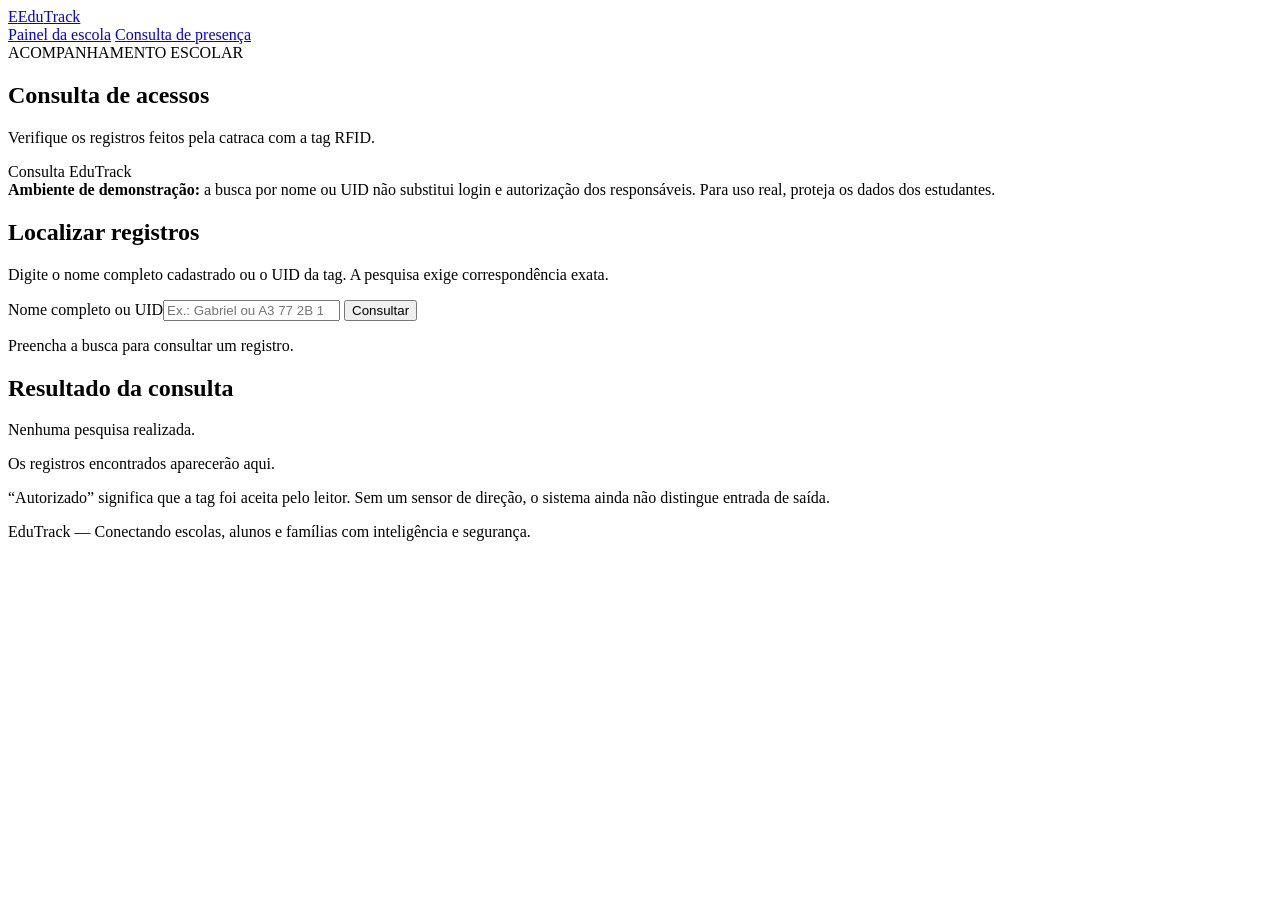
==== consulta.html @ b0ac8beb "...." ====
<!DOCTYPE html>
<html lang="pt-BR">
<head>
  <meta charset="UTF-8">
  <meta name="viewport" content="width=device-width, initial-scale=1.0">
  <meta name="description" content="Consulta de registros de acesso do EduTrack">
  <title>EduTrack | Consulta de presença</title>
  <link rel="stylesheet" href="css/style.css">
  <script src="js/consulta-script.js" defer></script>
</head>
<body>
  <header class="topo">
    <div class="container barra-topo">
      <a class="marca" href="index.html"><span class="marca-icone">E</span>Edu<span>Track</span></a>
      <nav class="navegacao" aria-label="Navegação principal">
        <a href="index.html">Painel da escola</a>
        <a class="ativo" href="consulta.html" aria-current="page">Consulta de presença</a>
      </nav>
    </div>
  </header>

  <main class="container conteudo-consulta">
    <section class="apresentacao">
      <div>
        <span class="sobretitulo">ACOMPANHAMENTO ESCOLAR</span>
        <h1>Consulta de acessos</h1>
        <p>Verifique os registros feitos pela catraca com a tag RFID.</p>
      </div>
      <div class="selo">Consulta EduTrack</div>
    </section>

    <div class="aviso" role="note"><strong>Ambiente de demonstração:</strong> a busca por nome ou UID não substitui login e autorização dos responsáveis. Para uso real, proteja os dados dos estudantes.</div>

    <section class="cartao bloco-consulta">
      <h2>Localizar registros</h2>
      <p>Digite o nome completo cadastrado ou o UID da tag. A pesquisa exige correspondência exata.</p>
      <form id="formConsulta" class="form-consulta">
        <label class="campo" for="buscaAluno">Nome completo ou UID<input id="buscaAluno" type="search" placeholder="Ex.: Gabriel ou A3 77 2B 14" required autocomplete="off" maxlength="120"></label>
        <button class="botao" type="submit" id="btnConsultar">Consultar</button>
      </form>
      <p id="statusConsulta" class="texto-suave" role="status">Preencha a busca para consultar um registro.</p>
    </section>

    <section class="cartao resultados">
      <div class="secao-titulo"><div><h2>Resultado da consulta</h2><p id="resumoConsulta">Nenhuma pesquisa realizada.</p></div></div>
      <div id="resultadoConsulta" class="lista-registros" aria-live="polite">
        <div class="estado-vazio">Os registros encontrados aparecerão aqui.</div>
      </div>
      <p class="texto-suave">“Autorizado” significa que a tag foi aceita pelo leitor. Sem um sensor de direção, o sistema ainda não distingue entrada de saída.</p>
    </section>
  </main>

  <footer class="rodape">EduTrack — Conectando escolas, alunos e famílias com inteligência e segurança.</footer>
</body>
</html>
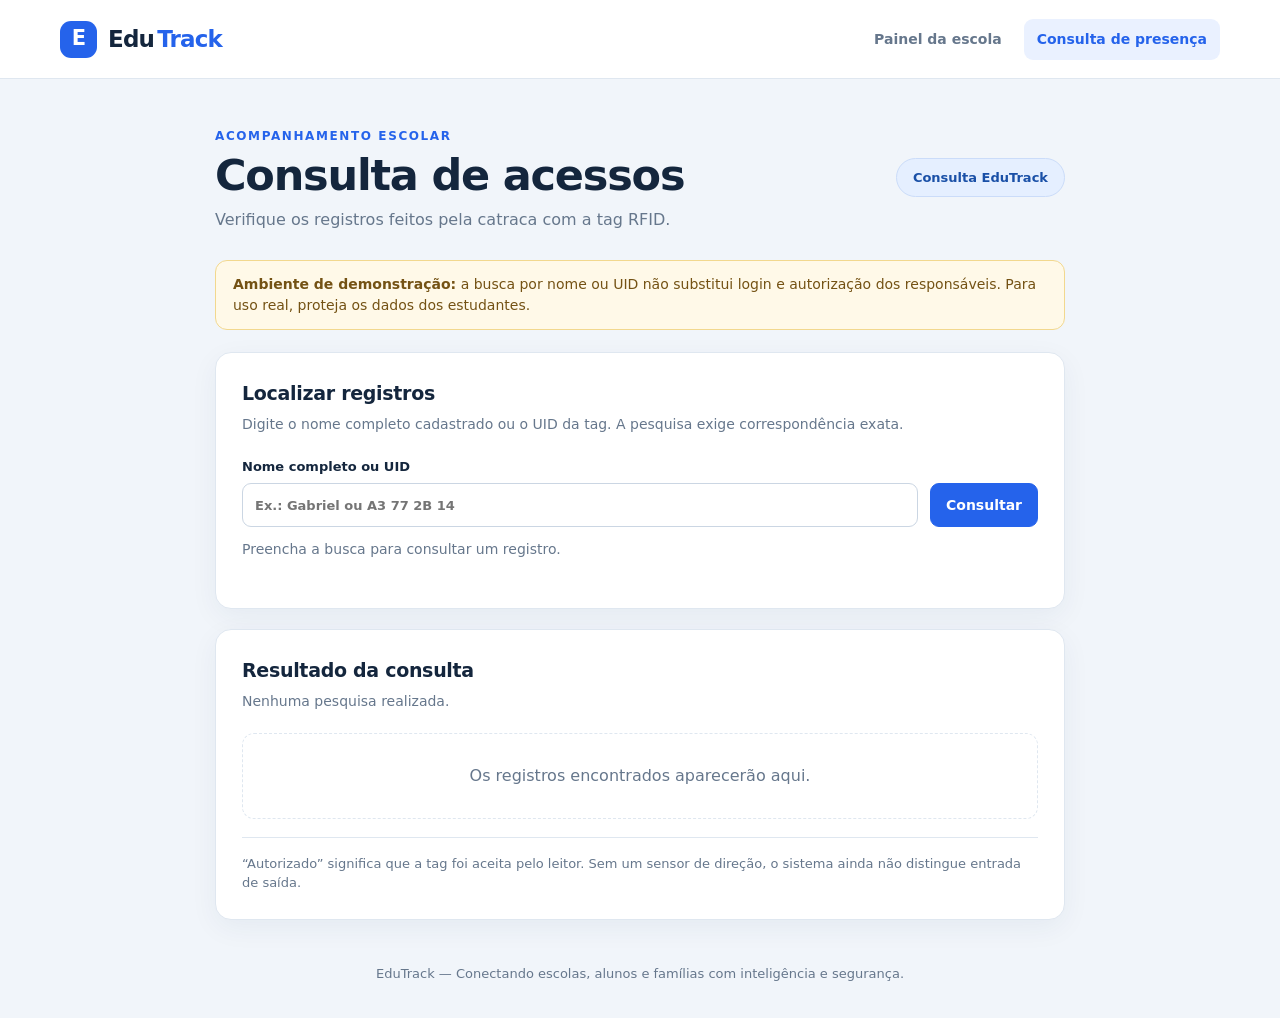
==== commit 62b1e729: "." ====
--- a/consulta.html
+++ b/consulta.html
@@ -1,4 +1,3 @@
-
 <!DOCTYPE html>
 <html lang="pt-BR">
 <head>
@@ -6,8 +5,160 @@
   <meta name="viewport" content="width=device-width, initial-scale=1.0">
   <meta name="description" content="Consulta de registros de acesso do EduTrack">
   <title>EduTrack | Consulta de presença</title>
-  <link rel="stylesheet" href="css/style.css">
-  <script src="js/consulta-script.js" defer></script>
+  <style>
+:root {
+  color-scheme: light;
+  --fundo: #f1f5fa;
+  --cartao: #ffffff;
+  --texto: #14263d;
+  --suave: #66778c;
+  --azul: #2563eb;
+  --azul-escuro: #174bb6;
+  --borda: #dfe7f0;
+  --verde: #15803d;
+  --vermelho: #b42318;
+  --sombra: 0 8px 28px rgba(24, 48, 83, .055);
+}
+
+* { box-sizing: border-box; }
+html { scroll-behavior: smooth; }
+body { margin: 0; background: var(--fundo); color: var(--texto); font: 16px/1.5 system-ui, -apple-system, BlinkMacSystemFont, "Segoe UI", sans-serif; }
+a { color: inherit; }
+button, input, select { font: inherit; }
+button { cursor: pointer; }
+button:disabled { cursor: not-allowed; opacity: .55; }
+.container { width: min(1160px, calc(100% - 36px)); margin: 0 auto; }
+
+.topo { background: #fff; border-bottom: 1px solid var(--borda); }
+.barra-topo { display: flex; align-items: center; justify-content: space-between; gap: 24px; min-height: 78px; }
+.marca { display: inline-flex; align-items: center; gap: 3px; text-decoration: none; font-size: 23px; font-weight: 800; letter-spacing: -.8px; white-space: nowrap; }
+.marca > span:last-child { color: var(--azul); }
+.marca-icone { display: grid; place-items: center; width: 37px; height: 37px; margin-right: 8px; border-radius: 11px; background: var(--azul); color: #fff; font-size: 21px; }
+.navegacao { display: flex; align-items: center; flex-wrap: wrap; gap: 9px; }
+.navegacao a { color: var(--suave); text-decoration: none; font-size: 14px; font-weight: 650; padding: 10px 13px; border-radius: 9px; }
+.navegacao a:hover, .navegacao a.ativo { color: var(--azul); background: #eaf1ff; }
+
+.apresentacao { display: flex; align-items: center; justify-content: space-between; gap: 20px; padding: 44px 0 28px; }
+.sobretitulo { font-size: 12px; color: var(--azul); font-weight: 800; letter-spacing: 1.6px; }
+h1 { margin: 4px 0 8px; font-size: clamp(30px, 4vw, 43px); line-height: 1.15; letter-spacing: -1.2px; }
+h2 { font-size: 19px; letter-spacing: -.3px; margin: 0 0 6px; }
+p { margin: 0; }
+.apresentacao p, .painel p, .bloco-consulta > p, .secao-titulo p { color: var(--suave); }
+.selo { background: #e5efff; color: #1a50a7; border: 1px solid #cbdcf9; border-radius: 30px; padding: 9px 16px; font-weight: 750; font-size: 13px; white-space: nowrap; }
+.aviso { border: 1px solid #f2d88e; background: #fff9e8; border-radius: 12px; color: #745214; padding: 13px 17px; margin-bottom: 22px; font-size: 14px; }
+.cartao { background: var(--cartao); border: 1px solid var(--borda); border-radius: 16px; box-shadow: var(--sombra); }
+
+.metricas { display: grid; grid-template-columns: repeat(4, minmax(0, 1fr)); gap: 16px; margin-bottom: 18px; }
+.metrica { display: flex; flex-direction: column; min-height: 144px; padding: 22px; }
+.metrica > span { color: var(--suave); font-size: 14px; font-weight: 600; }
+.metrica strong { font-size: 37px; margin-top: 5px; letter-spacing: -1.5px; line-height: 1.25; }
+.metrica .nome-metrica { font-size: 24px; overflow-wrap: anywhere; letter-spacing: -.6px; }
+.metrica small { color: var(--suave); margin-top: auto; padding-top: 8px; }
+.grade-paineis { display: grid; grid-template-columns: 1fr 1fr; gap: 16px; margin-bottom: 18px; }
+.painel { padding: 23px; }
+.painel-cabecalho, .secao-titulo { display: flex; justify-content: space-between; align-items: flex-start; gap: 12px; }
+.painel-cabecalho { margin-bottom: 8px; }
+.painel p { font-size: 14px; }
+.indicador { display: inline-block; border-radius: 25px; background: #edf1f6; color: #526276; font-weight: 700; font-size: 12px; padding: 6px 10px; white-space: nowrap; }
+.indicador.ok { background: #dcfce7; color: #166534; }
+.indicador.erro { background: #fee7e5; color: #b42318; }
+.linha-acoes { display: flex; align-items: center; flex-wrap: wrap; gap: 12px; margin-top: 22px; }
+.botao { display: inline-flex; justify-content: center; align-items: center; border: 1px solid var(--azul); border-radius: 9px; background: var(--azul); color: #fff; padding: 10px 15px; font-size: 14px; font-weight: 750; text-decoration: none; transition: background .15s ease; }
+.botao:hover:not(:disabled) { background: var(--azul-escuro); }
+.botao-secundario { background: #fff; color: var(--texto); border-color: var(--borda); }
+.botao-secundario:hover:not(:disabled) { background: #f4f7fb; }
+.texto-suave { color: var(--suave); font-size: 13px; }
+
+.secao-tabela { padding: 24px; margin-bottom: 18px; }
+.secao-titulo { margin-bottom: 21px; }
+.secao-titulo p { font-size: 14px; }
+.filtros { display: grid; grid-template-columns: 2fr 1fr; gap: 14px; margin-bottom: 18px; }
+.campo { display: flex; flex-direction: column; gap: 7px; font-weight: 650; font-size: 13px; }
+.campo input, .campo select { width: 100%; height: 44px; border: 1px solid #cbd6e3; border-radius: 9px; background: #fff; color: var(--texto); padding: 0 12px; outline: none; }
+.campo input:focus, .campo select:focus { border-color: var(--azul); box-shadow: 0 0 0 3px #dbeafe; }
+.tabela-scroll { overflow-x: auto; }
+table { width: 100%; border-collapse: collapse; text-align: left; min-width: 680px; }
+th { color: #53667b; background: #f6f9fc; font-size: 12px; text-transform: uppercase; letter-spacing: .4px; padding: 13px 12px; }
+td { border-bottom: 1px solid #ebf0f5; padding: 14px 12px; font-size: 14px; }
+tr:last-child td { border-bottom: 0; }
+.vazio { text-align: center; color: var(--suave); padding: 34px 12px; }
+.etiqueta { display: inline-block; border-radius: 25px; font-size: 12px; font-weight: 800; padding: 5px 10px; }
+.etiqueta.autorizado { color: var(--verde); background: #dcfce7; }
+.etiqueta.negado { color: var(--vermelho); background: #fee7e5; }
+.etiqueta.outro { color: #50637a; background: #ebf0f6; }
+.rodape-tabela { font-size: 13px; color: var(--suave); margin-top: 15px; }
+.painel-serial { margin-bottom: 36px; }
+.terminal { background: #101d30; color: #d4f5db; border-radius: 10px; font-size: 12px; line-height: 1.65; padding: 17px; min-height: 130px; max-height: 280px; overflow: auto; white-space: pre-wrap; overflow-wrap: anywhere; margin: 14px 0 10px; }
+.rodape { color: var(--suave); text-align: center; font-size: 13px; padding: 24px 18px 35px; }
+
+.conteudo-consulta { max-width: 850px; }
+.bloco-consulta, .resultados { padding: 26px; margin-bottom: 20px; }
+.bloco-consulta > p { font-size: 14px; margin-bottom: 22px; }
+.form-consulta { display: grid; grid-template-columns: 1fr auto; align-items: end; gap: 12px; margin-bottom: 12px; }
+.form-consulta .botao { height: 44px; }
+.lista-registros { display: grid; gap: 12px; margin-bottom: 18px; }
+.item-registro { display: flex; align-items: center; justify-content: space-between; gap: 16px; border: 1px solid var(--borda); border-radius: 12px; padding: 17px; }
+.item-registro strong { display: block; }
+.item-registro .detalhes { color: var(--suave); font-size: 13px; margin-top: 5px; overflow-wrap: anywhere; }
+.estado-vazio { color: var(--suave); text-align: center; border: 1px dashed var(--borda); padding: 30px 14px; border-radius: 12px; }
+.resultados > .texto-suave { border-top: 1px solid var(--borda); padding-top: 16px; }
+
+@media (max-width: 850px) {
+  .metricas { grid-template-columns: repeat(2, minmax(0, 1fr)); }
+  .grade-paineis { grid-template-columns: 1fr; }
+}
+@media (max-width: 560px) {
+  .barra-topo, .apresentacao { flex-direction: column; align-items: flex-start; }
+  .barra-topo { padding: 15px 0; gap: 12px; }
+  .navegacao { width: 100%; }
+  .navegacao a { padding: 9px 10px; font-size: 13px; }
+  .apresentacao { gap: 14px; padding: 27px 0 20px; }
+  .metricas { gap: 10px; }
+  .metrica { min-height: 132px; padding: 16px; }
+  .metrica strong { font-size: 30px; }
+  .metrica .nome-metrica { font-size: 19px; }
+  .painel, .secao-tabela, .bloco-consulta, .resultados { padding: 18px; }
+  .painel-cabecalho { flex-wrap: wrap; }
+  .filtros, .form-consulta { grid-template-columns: 1fr; }
+  .form-consulta .botao { width: 100%; }
+  .item-registro { align-items: flex-start; flex-direction: column; }
+}
+
+/* EDU TRACK - CONEXAO USB E LEITURA AO VIVO */
+.painel-conexao .porta-conectada {
+  margin-top: 10px;
+  font-size: 13px;
+  color: var(--suave);
+}
+.painel-conexao .porta-conectada strong { color: var(--texto); }
+.painel-conexao .dica-serial {
+  margin-top: 14px;
+  font-size: 12px;
+  line-height: 1.6;
+  color: var(--suave);
+}
+.leitura-ao-vivo { margin-bottom: 18px; }
+.ao-vivo-dados {
+  display: grid;
+  grid-template-columns: 1fr 1fr 1fr;
+  gap: 12px;
+  margin-top: 15px;
+}
+.ao-vivo-dados > div { background: #f6f9fc; border: 1px solid var(--borda); border-radius: 12px; padding: 16px; min-width: 0; }
+.ao-vivo-dados span { display: block; color: var(--suave); font-size: 13px; margin-bottom: 6px; }
+.ao-vivo-dados strong { display: block; font-size: 16px; overflow-wrap: anywhere; }
+@media (max-width: 640px) {
+  .ao-vivo-dados { grid-template-columns: 1fr; }
+  .ao-vivo-dados > div { padding: 13px; }
+}
+
+/* DIAGNOSTICO DO CODESPACES */
+.diagnostico { margin-bottom: 18px; }
+.diagnostico #erroDetalhado { margin-top: 9px; overflow-wrap: anywhere; }
+.diagnostico .linha-acoes { margin-top: 16px; }
+
+</style>
+
 </head>
 <body>
   <header class="topo">
@@ -52,5 +203,129 @@
   </main>
 
   <footer class="rodape">EduTrack — Conectando escolas, alunos e famílias com inteligência e segurança.</footer>
+<script>
+// EDUTRACK - CONSULTA PARA RESPONSÁVEIS (PROTÓTIPO)
+// Para uso real é obrigatório exigir autenticação e autorização no servidor.
+const FIREBASE_URL = "https://presenciometro-escolar-default-rtdb.firebaseio.com";
+
+const form = document.getElementById("formConsulta");
+const entrada = document.getElementById("buscaAluno");
+const botao = document.getElementById("btnConsultar");
+const statusConsulta = document.getElementById("statusConsulta");
+const resumo = document.getElementById("resumoConsulta");
+const resultado = document.getElementById("resultadoConsulta");
+
+let ultimaBusca = "";
+let consultando = false;
+
+function normalizarNome(texto) {
+  return String(texto || "").normalize("NFD").replace(/[\u0300-\u036f]/g, "").trim().toLowerCase().replace(/\s+/g, " ");
+}
+
+function normalizarUID(texto) {
+  return String(texto || "").toUpperCase().replace(/[^A-F0-9]/g, "");
+}
+
+function formatarData(registro) {
+  const numero = Number(registro.timestamp);
+  if (Number.isFinite(numero) && numero >= 1577836800000 && numero <= Date.now() + 86400000) {
+    return new Date(numero).toLocaleString("pt-BR");
+  }
+  return [registro.data, registro.hora].filter(Boolean).join(" ") || "Horário não informado";
+}
+
+function instanteValido(item) {
+  const valor = Number(item.timestamp);
+  return valor >= 1577836800000 ? valor : 0;
+}
+
+function mensagemVazia(texto) {
+  const bloco = document.createElement("div");
+  bloco.className = "estado-vazio";
+  bloco.textContent = texto;
+  resultado.replaceChildren(bloco);
+}
+
+function desenharResultado(registros) {
+  resultado.replaceChildren();
+  if (registros.length === 0) {
+    resumo.textContent = "Nenhum registro correspondente.";
+    mensagemVazia("Não foram encontrados registros com esse nome completo ou UID.");
+    return;
+  }
+  const recentes = registros.slice(0, 20);
+  resumo.textContent = `${registros.length} registro(s) encontrado(s). Exibindo até 20.`;
+
+  recentes.forEach(registro => {
+    const item = document.createElement("article");
+    item.className = "item-registro";
+    const informacoes = document.createElement("div");
+    const nome = document.createElement("strong");
+    nome.textContent = registro.nome || "DESCONHECIDO";
+    const detalhes = document.createElement("p");
+    detalhes.className = "detalhes";
+    detalhes.textContent = `${formatarData(registro)} • UID: ${registro.uid || "—"} • ${registro.tipo || "—"}`;
+    informacoes.append(nome, detalhes);
+
+    const etiqueta = document.createElement("span");
+    etiqueta.className = "etiqueta " + (registro.status === "AUTORIZADO" ? "autorizado" : registro.status === "NEGADO" ? "negado" : "outro");
+    etiqueta.textContent = registro.status || "SEM STATUS";
+    item.append(informacoes, etiqueta);
+    resultado.appendChild(item);
+  });
+}
+
+async function consultar(termo) {
+  if (consultando) return;
+  consultando = true;
+  botao.disabled = true;
+  statusConsulta.textContent = "Consultando o Firebase...";
+
+  try {
+    // Consulta simples para DEMONSTRAÇÃO; lê o conjunto de registros do protótipo.
+    const resposta = await fetch(`${FIREBASE_URL}/registros.json`, { cache: "no-store" });
+    if (!resposta.ok) throw new Error(`HTTP ${resposta.status}`);
+    const dados = await resposta.json();
+    const buscaNome = normalizarNome(termo);
+    const buscaUID = normalizarUID(termo);
+    const registros = Object.entries(dados || {})
+      .filter(([, registro]) => registro && typeof registro === "object")
+      .filter(([, registro]) => {
+        const mesmoNome = normalizarNome(registro.nome) === buscaNome;
+        const mesmoUID = buscaUID.length >= 8 && normalizarUID(registro.uid) === buscaUID;
+        return mesmoNome || mesmoUID;
+      })
+      .map(([id, registro]) => ({ ...registro, id }))
+      .sort((a, b) => {
+        const diff = instanteValido(b) - instanteValido(a);
+        return diff || b.id.localeCompare(a.id, "pt-BR", { numeric: true });
+      });
+
+    ultimaBusca = termo;
+    desenharResultado(registros);
+    statusConsulta.textContent = `Consulta concluída às ${new Date().toLocaleTimeString("pt-BR")}.`;
+  } catch (erro) {
+    console.error("Erro ao consultar:", erro);
+    statusConsulta.textContent = "Não foi possível consultar. Verifique a conexão e as regras do Firebase.";
+    resumo.textContent = "Erro na consulta.";
+    mensagemVazia("Falha ao carregar os registros.");
+  } finally {
+    consultando = false;
+    botao.disabled = false;
+  }
+}
+
+form.addEventListener("submit", evento => {
+  evento.preventDefault();
+  const termo = entrada.value.trim();
+  if (termo) void consultar(termo);
+});
+
+// Atualização automática somente depois que a pessoa faz uma consulta.
+setInterval(() => {
+  if (ultimaBusca && document.visibilityState === "visible") void consultar(ultimaBusca);
+}, 10000);
+
+</script>
 </body>
 </html>
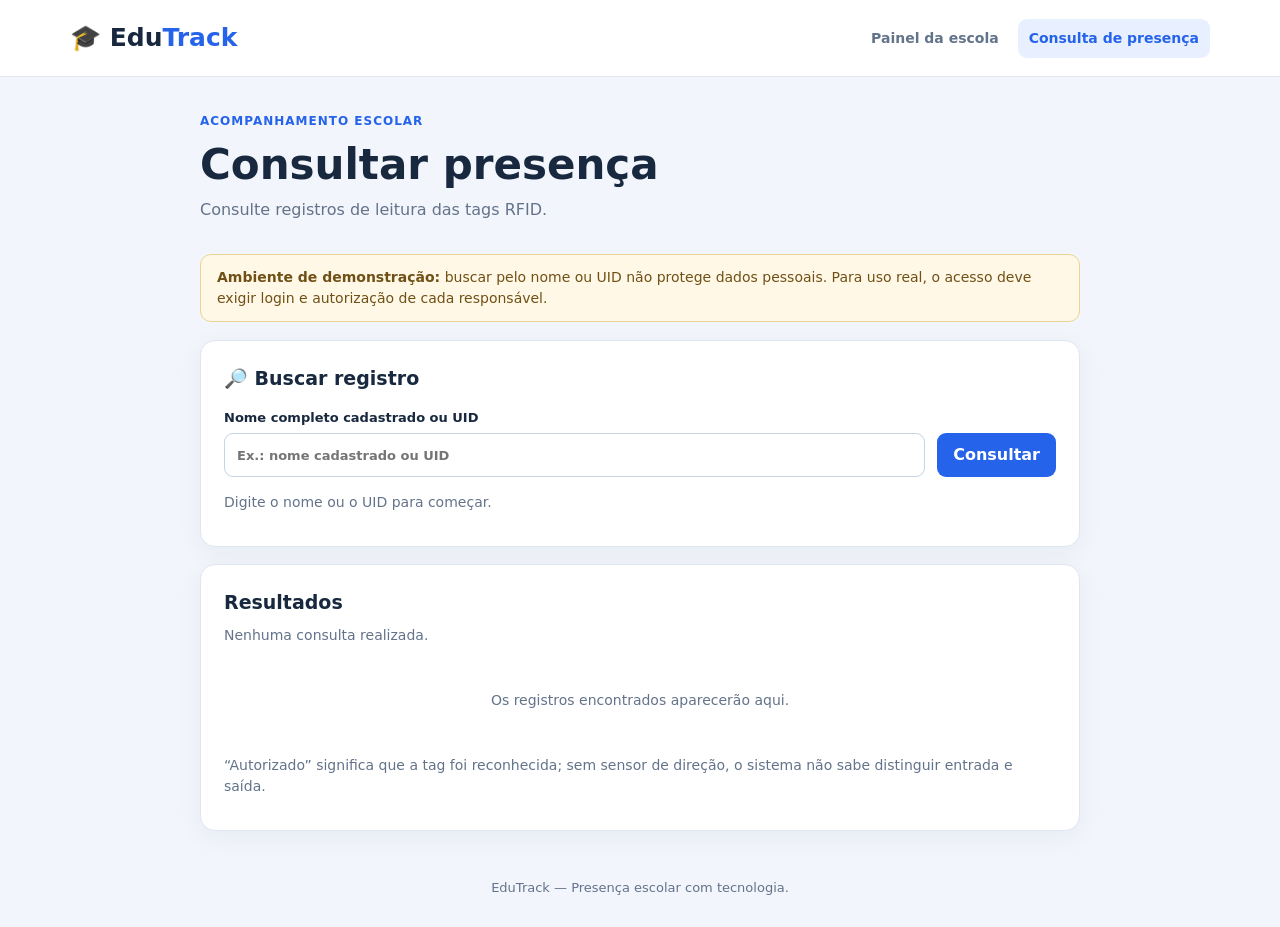
==== commit 8c5e3d5a: "..." ====
--- a/consulta.html
+++ b/consulta.html
@@ -1,331 +1,93 @@
+
 <!DOCTYPE html>
 <html lang="pt-BR">
 <head>
   <meta charset="UTF-8">
-  <meta name="viewport" content="width=device-width, initial-scale=1.0">
-  <meta name="description" content="Consulta de registros de acesso do EduTrack">
-  <title>EduTrack | Consulta de presença</title>
-  <style>
-:root {
-  color-scheme: light;
-  --fundo: #f1f5fa;
-  --cartao: #ffffff;
-  --texto: #14263d;
-  --suave: #66778c;
-  --azul: #2563eb;
-  --azul-escuro: #174bb6;
-  --borda: #dfe7f0;
-  --verde: #15803d;
-  --vermelho: #b42318;
-  --sombra: 0 8px 28px rgba(24, 48, 83, .055);
-}
-
-* { box-sizing: border-box; }
-html { scroll-behavior: smooth; }
-body { margin: 0; background: var(--fundo); color: var(--texto); font: 16px/1.5 system-ui, -apple-system, BlinkMacSystemFont, "Segoe UI", sans-serif; }
-a { color: inherit; }
-button, input, select { font: inherit; }
-button { cursor: pointer; }
-button:disabled { cursor: not-allowed; opacity: .55; }
-.container { width: min(1160px, calc(100% - 36px)); margin: 0 auto; }
-
-.topo { background: #fff; border-bottom: 1px solid var(--borda); }
-.barra-topo { display: flex; align-items: center; justify-content: space-between; gap: 24px; min-height: 78px; }
-.marca { display: inline-flex; align-items: center; gap: 3px; text-decoration: none; font-size: 23px; font-weight: 800; letter-spacing: -.8px; white-space: nowrap; }
-.marca > span:last-child { color: var(--azul); }
-.marca-icone { display: grid; place-items: center; width: 37px; height: 37px; margin-right: 8px; border-radius: 11px; background: var(--azul); color: #fff; font-size: 21px; }
-.navegacao { display: flex; align-items: center; flex-wrap: wrap; gap: 9px; }
-.navegacao a { color: var(--suave); text-decoration: none; font-size: 14px; font-weight: 650; padding: 10px 13px; border-radius: 9px; }
-.navegacao a:hover, .navegacao a.ativo { color: var(--azul); background: #eaf1ff; }
-
-.apresentacao { display: flex; align-items: center; justify-content: space-between; gap: 20px; padding: 44px 0 28px; }
-.sobretitulo { font-size: 12px; color: var(--azul); font-weight: 800; letter-spacing: 1.6px; }
-h1 { margin: 4px 0 8px; font-size: clamp(30px, 4vw, 43px); line-height: 1.15; letter-spacing: -1.2px; }
-h2 { font-size: 19px; letter-spacing: -.3px; margin: 0 0 6px; }
-p { margin: 0; }
-.apresentacao p, .painel p, .bloco-consulta > p, .secao-titulo p { color: var(--suave); }
-.selo { background: #e5efff; color: #1a50a7; border: 1px solid #cbdcf9; border-radius: 30px; padding: 9px 16px; font-weight: 750; font-size: 13px; white-space: nowrap; }
-.aviso { border: 1px solid #f2d88e; background: #fff9e8; border-radius: 12px; color: #745214; padding: 13px 17px; margin-bottom: 22px; font-size: 14px; }
-.cartao { background: var(--cartao); border: 1px solid var(--borda); border-radius: 16px; box-shadow: var(--sombra); }
-
-.metricas { display: grid; grid-template-columns: repeat(4, minmax(0, 1fr)); gap: 16px; margin-bottom: 18px; }
-.metrica { display: flex; flex-direction: column; min-height: 144px; padding: 22px; }
-.metrica > span { color: var(--suave); font-size: 14px; font-weight: 600; }
-.metrica strong { font-size: 37px; margin-top: 5px; letter-spacing: -1.5px; line-height: 1.25; }
-.metrica .nome-metrica { font-size: 24px; overflow-wrap: anywhere; letter-spacing: -.6px; }
-.metrica small { color: var(--suave); margin-top: auto; padding-top: 8px; }
-.grade-paineis { display: grid; grid-template-columns: 1fr 1fr; gap: 16px; margin-bottom: 18px; }
-.painel { padding: 23px; }
-.painel-cabecalho, .secao-titulo { display: flex; justify-content: space-between; align-items: flex-start; gap: 12px; }
-.painel-cabecalho { margin-bottom: 8px; }
-.painel p { font-size: 14px; }
-.indicador { display: inline-block; border-radius: 25px; background: #edf1f6; color: #526276; font-weight: 700; font-size: 12px; padding: 6px 10px; white-space: nowrap; }
-.indicador.ok { background: #dcfce7; color: #166534; }
-.indicador.erro { background: #fee7e5; color: #b42318; }
-.linha-acoes { display: flex; align-items: center; flex-wrap: wrap; gap: 12px; margin-top: 22px; }
-.botao { display: inline-flex; justify-content: center; align-items: center; border: 1px solid var(--azul); border-radius: 9px; background: var(--azul); color: #fff; padding: 10px 15px; font-size: 14px; font-weight: 750; text-decoration: none; transition: background .15s ease; }
-.botao:hover:not(:disabled) { background: var(--azul-escuro); }
-.botao-secundario { background: #fff; color: var(--texto); border-color: var(--borda); }
-.botao-secundario:hover:not(:disabled) { background: #f4f7fb; }
-.texto-suave { color: var(--suave); font-size: 13px; }
-
-.secao-tabela { padding: 24px; margin-bottom: 18px; }
-.secao-titulo { margin-bottom: 21px; }
-.secao-titulo p { font-size: 14px; }
-.filtros { display: grid; grid-template-columns: 2fr 1fr; gap: 14px; margin-bottom: 18px; }
-.campo { display: flex; flex-direction: column; gap: 7px; font-weight: 650; font-size: 13px; }
-.campo input, .campo select { width: 100%; height: 44px; border: 1px solid #cbd6e3; border-radius: 9px; background: #fff; color: var(--texto); padding: 0 12px; outline: none; }
-.campo input:focus, .campo select:focus { border-color: var(--azul); box-shadow: 0 0 0 3px #dbeafe; }
-.tabela-scroll { overflow-x: auto; }
-table { width: 100%; border-collapse: collapse; text-align: left; min-width: 680px; }
-th { color: #53667b; background: #f6f9fc; font-size: 12px; text-transform: uppercase; letter-spacing: .4px; padding: 13px 12px; }
-td { border-bottom: 1px solid #ebf0f5; padding: 14px 12px; font-size: 14px; }
-tr:last-child td { border-bottom: 0; }
-.vazio { text-align: center; color: var(--suave); padding: 34px 12px; }
-.etiqueta { display: inline-block; border-radius: 25px; font-size: 12px; font-weight: 800; padding: 5px 10px; }
-.etiqueta.autorizado { color: var(--verde); background: #dcfce7; }
-.etiqueta.negado { color: var(--vermelho); background: #fee7e5; }
-.etiqueta.outro { color: #50637a; background: #ebf0f6; }
-.rodape-tabela { font-size: 13px; color: var(--suave); margin-top: 15px; }
-.painel-serial { margin-bottom: 36px; }
-.terminal { background: #101d30; color: #d4f5db; border-radius: 10px; font-size: 12px; line-height: 1.65; padding: 17px; min-height: 130px; max-height: 280px; overflow: auto; white-space: pre-wrap; overflow-wrap: anywhere; margin: 14px 0 10px; }
-.rodape { color: var(--suave); text-align: center; font-size: 13px; padding: 24px 18px 35px; }
-
-.conteudo-consulta { max-width: 850px; }
-.bloco-consulta, .resultados { padding: 26px; margin-bottom: 20px; }
-.bloco-consulta > p { font-size: 14px; margin-bottom: 22px; }
-.form-consulta { display: grid; grid-template-columns: 1fr auto; align-items: end; gap: 12px; margin-bottom: 12px; }
-.form-consulta .botao { height: 44px; }
-.lista-registros { display: grid; gap: 12px; margin-bottom: 18px; }
-.item-registro { display: flex; align-items: center; justify-content: space-between; gap: 16px; border: 1px solid var(--borda); border-radius: 12px; padding: 17px; }
-.item-registro strong { display: block; }
-.item-registro .detalhes { color: var(--suave); font-size: 13px; margin-top: 5px; overflow-wrap: anywhere; }
-.estado-vazio { color: var(--suave); text-align: center; border: 1px dashed var(--borda); padding: 30px 14px; border-radius: 12px; }
-.resultados > .texto-suave { border-top: 1px solid var(--borda); padding-top: 16px; }
-
-@media (max-width: 850px) {
-  .metricas { grid-template-columns: repeat(2, minmax(0, 1fr)); }
-  .grade-paineis { grid-template-columns: 1fr; }
-}
-@media (max-width: 560px) {
-  .barra-topo, .apresentacao { flex-direction: column; align-items: flex-start; }
-  .barra-topo { padding: 15px 0; gap: 12px; }
-  .navegacao { width: 100%; }
-  .navegacao a { padding: 9px 10px; font-size: 13px; }
-  .apresentacao { gap: 14px; padding: 27px 0 20px; }
-  .metricas { gap: 10px; }
-  .metrica { min-height: 132px; padding: 16px; }
-  .metrica strong { font-size: 30px; }
-  .metrica .nome-metrica { font-size: 19px; }
-  .painel, .secao-tabela, .bloco-consulta, .resultados { padding: 18px; }
-  .painel-cabecalho { flex-wrap: wrap; }
-  .filtros, .form-consulta { grid-template-columns: 1fr; }
-  .form-consulta .botao { width: 100%; }
-  .item-registro { align-items: flex-start; flex-direction: column; }
-}
-
-/* EDU TRACK - CONEXAO USB E LEITURA AO VIVO */
-.painel-conexao .porta-conectada {
-  margin-top: 10px;
-  font-size: 13px;
-  color: var(--suave);
-}
-.painel-conexao .porta-conectada strong { color: var(--texto); }
-.painel-conexao .dica-serial {
-  margin-top: 14px;
-  font-size: 12px;
-  line-height: 1.6;
-  color: var(--suave);
-}
-.leitura-ao-vivo { margin-bottom: 18px; }
-.ao-vivo-dados {
-  display: grid;
-  grid-template-columns: 1fr 1fr 1fr;
-  gap: 12px;
-  margin-top: 15px;
-}
-.ao-vivo-dados > div { background: #f6f9fc; border: 1px solid var(--borda); border-radius: 12px; padding: 16px; min-width: 0; }
-.ao-vivo-dados span { display: block; color: var(--suave); font-size: 13px; margin-bottom: 6px; }
-.ao-vivo-dados strong { display: block; font-size: 16px; overflow-wrap: anywhere; }
-@media (max-width: 640px) {
-  .ao-vivo-dados { grid-template-columns: 1fr; }
-  .ao-vivo-dados > div { padding: 13px; }
-}
-
-/* DIAGNOSTICO DO CODESPACES */
-.diagnostico { margin-bottom: 18px; }
-.diagnostico #erroDetalhado { margin-top: 9px; overflow-wrap: anywhere; }
-.diagnostico .linha-acoes { margin-top: 16px; }
-
-</style>
-
+  <meta name="viewport" content="width=device-width, initial-scale=1">
+  <title>EduTrack | Consulta de Presença</title>
+  <link rel="stylesheet" href="style.css">
+  <script src="consulta-script.js" defer></script>
 </head>
 <body>
   <header class="topo">
-    <div class="container barra-topo">
-      <a class="marca" href="index.html"><span class="marca-icone">E</span>Edu<span>Track</span></a>
-      <nav class="navegacao" aria-label="Navegação principal">
+    <div class="container topo-interno">
+      <a class="logo" href="index.html">
+        🎓 Edu<span>Track</span>
+      </a>
+
+      <nav>
         <a href="index.html">Painel da escola</a>
-        <a class="ativo" href="consulta.html" aria-current="page">Consulta de presença</a>
+        <a class="selecionado" href="consulta.html">
+          Consulta de presença
+        </a>
       </nav>
     </div>
   </header>
 
-  <main class="container conteudo-consulta">
-    <section class="apresentacao">
+  <main class="container consulta">
+    <section class="cabecalho">
       <div>
-        <span class="sobretitulo">ACOMPANHAMENTO ESCOLAR</span>
-        <h1>Consulta de acessos</h1>
-        <p>Verifique os registros feitos pela catraca com a tag RFID.</p>
+        <p class="sobre">ACOMPANHAMENTO ESCOLAR</p>
+        <h1>Consultar presença</h1>
+        <p>Consulte registros de leitura das tags RFID.</p>
       </div>
-      <div class="selo">Consulta EduTrack</div>
     </section>
 
-    <div class="aviso" role="note"><strong>Ambiente de demonstração:</strong> a busca por nome ou UID não substitui login e autorização dos responsáveis. Para uso real, proteja os dados dos estudantes.</div>
+    <div class="aviso">
+      <strong>Ambiente de demonstração:</strong>
+      buscar pelo nome ou UID não protege dados pessoais.
+      Para uso real, o acesso deve exigir login e
+      autorização de cada responsável.
+    </div>
 
-    <section class="cartao bloco-consulta">
-      <h2>Localizar registros</h2>
-      <p>Digite o nome completo cadastrado ou o UID da tag. A pesquisa exige correspondência exata.</p>
+    <section class="cartao painel">
+      <h2>🔎 Buscar registro</h2>
+
       <form id="formConsulta" class="form-consulta">
-        <label class="campo" for="buscaAluno">Nome completo ou UID<input id="buscaAluno" type="search" placeholder="Ex.: Gabriel ou A3 77 2B 14" required autocomplete="off" maxlength="120"></label>
-        <button class="botao" type="submit" id="btnConsultar">Consultar</button>
+        <label>
+          Nome completo cadastrado ou UID
+          <input
+            type="search"
+            id="buscaAluno"
+            placeholder="Ex.: nome cadastrado ou UID"
+            required
+            maxlength="120"
+          >
+        </label>
+
+        <button type="submit" id="btnConsultar">
+          Consultar
+        </button>
       </form>
-      <p id="statusConsulta" class="texto-suave" role="status">Preencha a busca para consultar um registro.</p>
+
+      <p id="statusConsulta" class="observacao" role="status">
+        Digite o nome ou o UID para começar.
+      </p>
     </section>
 
-    <section class="cartao resultados">
-      <div class="secao-titulo"><div><h2>Resultado da consulta</h2><p id="resumoConsulta">Nenhuma pesquisa realizada.</p></div></div>
-      <div id="resultadoConsulta" class="lista-registros" aria-live="polite">
-        <div class="estado-vazio">Os registros encontrados aparecerão aqui.</div>
+    <section class="cartao painel">
+      <h2>Resultados</h2>
+
+      <p id="resumoConsulta" class="observacao">
+        Nenhuma consulta realizada.
+      </p>
+
+      <div id="resultadoConsulta" class="lista-resultados">
+        <p class="vazio">
+          Os registros encontrados aparecerão aqui.
+        </p>
       </div>
-      <p class="texto-suave">“Autorizado” significa que a tag foi aceita pelo leitor. Sem um sensor de direção, o sistema ainda não distingue entrada de saída.</p>
+
+      <p class="observacao">
+        “Autorizado” significa que a tag foi reconhecida;
+        sem sensor de direção, o sistema não sabe
+        distinguir entrada e saída.
+      </p>
     </section>
   </main>
 
-  <footer class="rodape">EduTrack — Conectando escolas, alunos e famílias com inteligência e segurança.</footer>
-<script>
-// EDUTRACK - CONSULTA PARA RESPONSÁVEIS (PROTÓTIPO)
-// Para uso real é obrigatório exigir autenticação e autorização no servidor.
-const FIREBASE_URL = "https://presenciometro-escolar-default-rtdb.firebaseio.com";
-
-const form = document.getElementById("formConsulta");
-const entrada = document.getElementById("buscaAluno");
-const botao = document.getElementById("btnConsultar");
-const statusConsulta = document.getElementById("statusConsulta");
-const resumo = document.getElementById("resumoConsulta");
-const resultado = document.getElementById("resultadoConsulta");
-
-let ultimaBusca = "";
-let consultando = false;
-
-function normalizarNome(texto) {
-  return String(texto || "").normalize("NFD").replace(/[\u0300-\u036f]/g, "").trim().toLowerCase().replace(/\s+/g, " ");
-}
-
-function normalizarUID(texto) {
-  return String(texto || "").toUpperCase().replace(/[^A-F0-9]/g, "");
-}
-
-function formatarData(registro) {
-  const numero = Number(registro.timestamp);
-  if (Number.isFinite(numero) && numero >= 1577836800000 && numero <= Date.now() + 86400000) {
-    return new Date(numero).toLocaleString("pt-BR");
-  }
-  return [registro.data, registro.hora].filter(Boolean).join(" ") || "Horário não informado";
-}
-
-function instanteValido(item) {
-  const valor = Number(item.timestamp);
-  return valor >= 1577836800000 ? valor : 0;
-}
-
-function mensagemVazia(texto) {
-  const bloco = document.createElement("div");
-  bloco.className = "estado-vazio";
-  bloco.textContent = texto;
-  resultado.replaceChildren(bloco);
-}
-
-function desenharResultado(registros) {
-  resultado.replaceChildren();
-  if (registros.length === 0) {
-    resumo.textContent = "Nenhum registro correspondente.";
-    mensagemVazia("Não foram encontrados registros com esse nome completo ou UID.");
-    return;
-  }
-  const recentes = registros.slice(0, 20);
-  resumo.textContent = `${registros.length} registro(s) encontrado(s). Exibindo até 20.`;
-
-  recentes.forEach(registro => {
-    const item = document.createElement("article");
-    item.className = "item-registro";
-    const informacoes = document.createElement("div");
-    const nome = document.createElement("strong");
-    nome.textContent = registro.nome || "DESCONHECIDO";
-    const detalhes = document.createElement("p");
-    detalhes.className = "detalhes";
-    detalhes.textContent = `${formatarData(registro)} • UID: ${registro.uid || "—"} • ${registro.tipo || "—"}`;
-    informacoes.append(nome, detalhes);
-
-    const etiqueta = document.createElement("span");
-    etiqueta.className = "etiqueta " + (registro.status === "AUTORIZADO" ? "autorizado" : registro.status === "NEGADO" ? "negado" : "outro");
-    etiqueta.textContent = registro.status || "SEM STATUS";
-    item.append(informacoes, etiqueta);
-    resultado.appendChild(item);
-  });
-}
-
-async function consultar(termo) {
-  if (consultando) return;
-  consultando = true;
-  botao.disabled = true;
-  statusConsulta.textContent = "Consultando o Firebase...";
-
-  try {
-    // Consulta simples para DEMONSTRAÇÃO; lê o conjunto de registros do protótipo.
-    const resposta = await fetch(`${FIREBASE_URL}/registros.json`, { cache: "no-store" });
-    if (!resposta.ok) throw new Error(`HTTP ${resposta.status}`);
-    const dados = await resposta.json();
-    const buscaNome = normalizarNome(termo);
-    const buscaUID = normalizarUID(termo);
-    const registros = Object.entries(dados || {})
-      .filter(([, registro]) => registro && typeof registro === "object")
-      .filter(([, registro]) => {
-        const mesmoNome = normalizarNome(registro.nome) === buscaNome;
-        const mesmoUID = buscaUID.length >= 8 && normalizarUID(registro.uid) === buscaUID;
-        return mesmoNome || mesmoUID;
-      })
-      .map(([id, registro]) => ({ ...registro, id }))
-      .sort((a, b) => {
-        const diff = instanteValido(b) - instanteValido(a);
-        return diff || b.id.localeCompare(a.id, "pt-BR", { numeric: true });
-      });
-
-    ultimaBusca = termo;
-    desenharResultado(registros);
-    statusConsulta.textContent = `Consulta concluída às ${new Date().toLocaleTimeString("pt-BR")}.`;
-  } catch (erro) {
-    console.error("Erro ao consultar:", erro);
-    statusConsulta.textContent = "Não foi possível consultar. Verifique a conexão e as regras do Firebase.";
-    resumo.textContent = "Erro na consulta.";
-    mensagemVazia("Falha ao carregar os registros.");
-  } finally {
-    consultando = false;
-    botao.disabled = false;
-  }
-}
-
-form.addEventListener("submit", evento => {
-  evento.preventDefault();
-  const termo = entrada.value.trim();
-  if (termo) void consultar(termo);
-});
-
-// Atualização automática somente depois que a pessoa faz uma consulta.
-setInterval(() => {
-  if (ultimaBusca && document.visibilityState === "visible") void consultar(ultimaBusca);
-}, 10000);
-
-</script>
+  <footer>
+    EduTrack — Presença escolar com tecnologia.
+  </footer>
 </body>
 </html>
--- a/style.css
+++ b/style.css
@@ -0,0 +1,458 @@
+
+:root {
+  --azul: #2563eb;
+  --azul-escuro: #123f9c;
+  --fundo: #f2f5fb;
+  --texto: #18283f;
+  --cinza: #63738a;
+  --borda: #dfe6ef;
+  --vermelho: #b42318;
+  --verde: #15803d;
+}
+
+* {
+  box-sizing: border-box;
+}
+
+body {
+  margin: 0;
+  font-family: system-ui, -apple-system, "Segoe UI", sans-serif;
+  background: var(--fundo);
+  color: var(--texto);
+  line-height: 1.5;
+}
+
+button, input, select {
+  font: inherit;
+}
+
+button {
+  cursor: pointer;
+  border: 0;
+  border-radius: 9px;
+  background: var(--azul);
+  color: white;
+  padding: 10px 16px;
+  font-weight: 700;
+}
+
+button:hover:not(:disabled) {
+  background: var(--azul-escuro);
+}
+
+button:disabled {
+  opacity: .5;
+  cursor: not-allowed;
+}
+
+button.secundario {
+  background: #eaf0f8;
+  color: var(--texto);
+}
+
+button.secundario:hover:not(:disabled) {
+  background: #dce5f1;
+}
+
+button.perigo {
+  background: var(--vermelho);
+}
+
+button.perigo:hover:not(:disabled) {
+  background: #8d1a13;
+}
+
+.container {
+  width: min(1140px, calc(100% - 32px));
+  margin: auto;
+}
+
+.topo {
+  background: white;
+  border-bottom: 1px solid var(--borda);
+}
+
+.topo-interno {
+  display: flex;
+  align-items: center;
+  justify-content: space-between;
+  gap: 15px;
+  min-height: 76px;
+}
+
+.logo {
+  text-decoration: none;
+  color: var(--texto);
+  font-size: 25px;
+  font-weight: 800;
+  white-space: nowrap;
+}
+
+.logo span {
+  color: var(--azul);
+}
+
+nav {
+  display: flex;
+  gap: 8px;
+  flex-wrap: wrap;
+}
+
+nav a {
+  text-decoration: none;
+  color: var(--cinza);
+  padding: 9px 11px;
+  border-radius: 9px;
+  font-size: 14px;
+  font-weight: 650;
+}
+
+nav a:hover,
+nav a.selecionado {
+  background: #e8efff;
+  color: var(--azul);
+}
+
+.cabecalho {
+  display: flex;
+  justify-content: space-between;
+  gap: 12px;
+  align-items: center;
+  padding: 35px 0 22px;
+}
+
+h1 {
+  font-size: clamp(30px, 4vw, 42px);
+  line-height: 1.2;
+  margin: 3px 0 8px;
+}
+
+h2 {
+  font-size: 19px;
+  margin: 0 0 8px;
+}
+
+p {
+  margin: 0 0 10px;
+}
+
+.cabecalho p {
+  color: var(--cinza);
+}
+
+.sobre {
+  font-size: 12px;
+  color: var(--azul) !important;
+  letter-spacing: 1px;
+  font-weight: 800;
+}
+
+.etiqueta-topo {
+  background: #e5efff;
+  border-radius: 25px;
+  padding: 10px 15px;
+  color: #164c9d;
+  font-size: 13px;
+  font-weight: 750;
+  white-space: nowrap;
+}
+
+.aviso {
+  background: #fff8e7;
+  border: 1px solid #ebd491;
+  color: #705015;
+  border-radius: 11px;
+  padding: 12px 16px;
+  margin-bottom: 18px;
+  font-size: 14px;
+}
+
+.cartao {
+  background: white;
+  border: 1px solid var(--borda);
+  border-radius: 15px;
+  box-shadow: 0 6px 26px rgba(25, 48, 80, .05);
+}
+
+.resumo {
+  display: grid;
+  grid-template-columns: repeat(4, minmax(0, 1fr));
+  gap: 14px;
+  margin-bottom: 16px;
+}
+
+.indicador-grande {
+  padding: 19px;
+  min-height: 120px;
+}
+
+.indicador-grande span {
+  color: var(--cinza);
+  font-size: 14px;
+}
+
+.indicador-grande strong {
+  display: block;
+  font-size: 35px;
+  margin-top: 8px;
+  overflow-wrap: anywhere;
+}
+
+.indicador-grande strong.nome {
+  font-size: 21px;
+}
+
+.duas-colunas {
+  display: grid;
+  grid-template-columns: 1fr 1fr;
+  gap: 16px;
+}
+
+.painel {
+  padding: 23px;
+  margin-bottom: 17px;
+}
+
+.painel p {
+  color: var(--cinza);
+  font-size: 14px;
+}
+
+.titulo-linha {
+  display: flex;
+  align-items: center;
+  justify-content: space-between;
+  flex-wrap: wrap;
+  gap: 12px;
+  margin-bottom: 9px;
+}
+
+.titulo-linha h2 {
+  margin-bottom: 0;
+}
+
+.status {
+  padding: 5px 10px;
+  font-size: 12px;
+  border-radius: 20px;
+  background: #edf1f6;
+  color: #536378;
+  font-weight: 750;
+}
+
+.status.ok {
+  background: #dcfce7;
+  color: #166534;
+}
+
+.status.erro {
+  background: #fee4e2;
+  color: #9f241b;
+}
+
+.acoes {
+  display: flex;
+  align-items: center;
+  flex-wrap: wrap;
+  gap: 11px;
+  margin-top: 16px;
+}
+
+.acoes small,
+.observacao {
+  color: var(--cinza);
+  font-size: 13px;
+}
+
+.filtros {
+  display: grid;
+  grid-template-columns: 2fr 1fr;
+  gap: 12px;
+  margin: 18px 0;
+}
+
+label {
+  display: flex;
+  flex-direction: column;
+  gap: 6px;
+  font-size: 13px;
+  font-weight: 650;
+}
+
+input, select {
+  min-height: 44px;
+  border: 1px solid #c7d4e4;
+  border-radius: 9px;
+  padding: 8px 12px;
+  width: 100%;
+  background: white;
+  color: var(--texto);
+}
+
+input:focus,
+select:focus {
+  outline: 2px solid #9fc0ff;
+  border-color: var(--azul);
+}
+
+.tabela-rolagem {
+  overflow: auto;
+}
+
+table {
+  width: 100%;
+  border-collapse: collapse;
+  text-align: left;
+  min-width: 660px;
+}
+
+th {
+  background: #f5f8fc;
+  font-size: 12px;
+  color: #54657b;
+  text-transform: uppercase;
+}
+
+th, td {
+  padding: 12px;
+  border-bottom: 1px solid #e9eef5;
+}
+
+td {
+  font-size: 14px;
+}
+
+.vazio {
+  padding: 22px;
+  text-align: center;
+  color: var(--cinza);
+}
+
+.tag-status {
+  display: inline-block;
+  padding: 4px 9px;
+  border-radius: 18px;
+  font-size: 12px;
+  font-weight: 800;
+  background: #e9edf3;
+}
+
+.tag-status.autorizado {
+  color: var(--verde);
+  background: #dcfce7;
+}
+
+.tag-status.negado {
+  color: var(--vermelho);
+  background: #fee4e2;
+}
+
+.terminal {
+  background: #102036;
+  color: #c6f4d8;
+  font: 13px/1.6 ui-monospace, Consolas, monospace;
+  border-radius: 10px;
+  padding: 15px;
+  min-height: 125px;
+  max-height: 270px;
+  overflow: auto;
+  white-space: pre-wrap;
+  overflow-wrap: anywhere;
+}
+
+.mensagem {
+  min-height: 20px;
+  font-weight: 650;
+}
+
+.mensagem.erro {
+  color: var(--vermelho);
+}
+
+.mensagem.ok {
+  color: var(--verde);
+}
+
+.consulta {
+  max-width: 880px;
+}
+
+.form-consulta {
+  display: grid;
+  grid-template-columns: 1fr auto;
+  gap: 12px;
+  align-items: end;
+  margin: 15px 0;
+}
+
+.form-consulta button {
+  height: 44px;
+}
+
+.lista-resultados {
+  display: grid;
+  gap: 12px;
+  padding: 12px 0;
+}
+
+.item-resultado {
+  border: 1px solid var(--borda);
+  border-radius: 10px;
+  padding: 15px;
+  display: flex;
+  justify-content: space-between;
+  align-items: center;
+  gap: 12px;
+}
+
+.item-resultado small {
+  color: var(--cinza);
+  display: block;
+  margin-top: 5px;
+}
+
+footer {
+  color: var(--cinza);
+  text-align: center;
+  font-size: 13px;
+  padding: 30px 10px;
+}
+
+@media(max-width: 780px) {
+  .resumo {
+    grid-template-columns: repeat(2, minmax(0, 1fr));
+  }
+
+  .duas-colunas {
+    grid-template-columns: 1fr;
+    gap: 0;
+  }
+}
+
+@media(max-width: 570px) {
+  .topo-interno,
+  .cabecalho {
+    flex-direction: column;
+    align-items: flex-start;
+    padding-top: 14px;
+    padding-bottom: 14px;
+  }
+
+  nav a {
+    font-size: 12px;
+  }
+
+  .filtros,
+  .form-consulta {
+    grid-template-columns: 1fr;
+  }
+
+  .painel {
+    padding: 17px;
+  }
+
+  .item-resultado {
+    flex-direction: column;
+    align-items: flex-start;
+  }
+}
